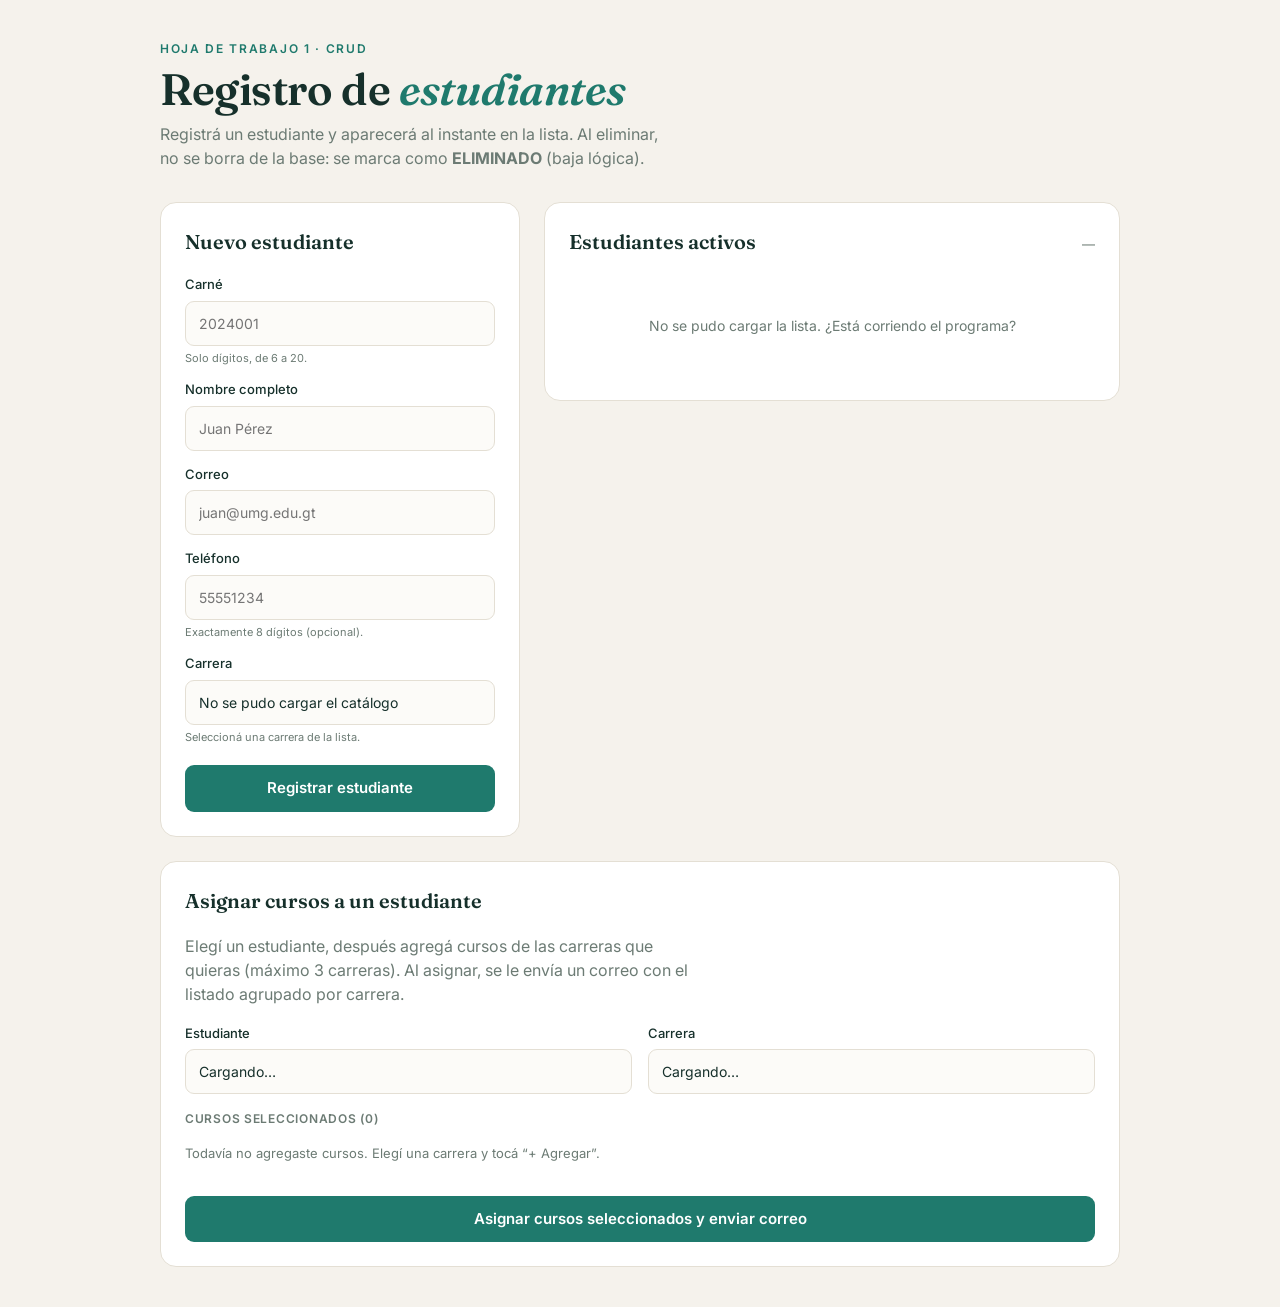
==== src/main/resources/static/index.html @ c1fff407 "Proyecto CRUD estudiantes - version base" ====
<!DOCTYPE html>
<html lang="es">
<head>
    <meta charset="UTF-8">
    <meta name="viewport" content="width=device-width, initial-scale=1.0">
    <title>Registro de Estudiantes</title>
    <link rel="preconnect" href="https://fonts.googleapis.com">
    <link rel="preconnect" href="https://fonts.gstatic.com" crossorigin>
    <link href="https://fonts.googleapis.com/css2?family=Fraunces:opsz,wght@9..144,400;9..144,600;9..144,700&family=Inter:wght@400;500;600&display=swap" rel="stylesheet">
    <style>
        :root{
            --bg:#F5F2EC; --ink:#16302B; --muted:#6C7B74;
            --teal:#1F7A6D; --teal-dark:#155D53; --amber:#D89216;
            --card:#FFFFFF; --line:#E4DFD4; --danger:#B4442F;
        }
        *{box-sizing:border-box;margin:0;padding:0}
        body{
            font-family:'Inter',system-ui,sans-serif;
            background:var(--bg); color:var(--ink);
            line-height:1.5; padding:40px 20px; min-height:100vh;
        }
        .wrap{max-width:960px; margin:0 auto}
        header{margin-bottom:32px}
        .eyebrow{
            font-size:12px; letter-spacing:.14em; text-transform:uppercase;
            color:var(--teal); font-weight:600; margin-bottom:8px;
        }
        h1{
            font-family:'Fraunces',serif; font-weight:600;
            font-size:clamp(28px,5vw,44px); line-height:1.05; letter-spacing:-.01em;
        }
        h1 em{font-style:italic; color:var(--teal)}
        .sub{color:var(--muted); margin-top:10px; max-width:52ch}
        .grid{display:grid; grid-template-columns:360px 1fr; gap:24px; align-items:start}
        @media(max-width:760px){.grid{grid-template-columns:1fr}}
        .card{
            background:var(--card); border:1px solid var(--line);
            border-radius:16px; padding:24px;
        }
        .card h2{
            font-family:'Fraunces',serif; font-weight:600; font-size:20px;
            margin-bottom:18px;
        }
        label{display:block; font-size:13px; font-weight:500; margin-bottom:6px}
        .field{margin-bottom:14px}
        .hint{font-size:11px; color:var(--muted); margin-top:4px}
        input, select{
            width:100%; padding:11px 13px; font:inherit; font-size:14px;
            border:1px solid var(--line); border-radius:9px; background:#FCFBF8;
            color:var(--ink); transition:border-color .15s, box-shadow .15s;
        }
        select{
            appearance:none; -webkit-appearance:none; cursor:pointer;
            padding-right:34px;
            background-image:url("data:image/svg+xml,%3Csvg xmlns='http://www.w3.org/2000/svg' width='12' height='8' viewBox='0 0 12 8'%3E%3Cpath fill='%236C7B74' d='M6 8 0 2l1.4-1.4L6 5.2 10.6.6 12 2z'/%3E%3C/svg%3E");
            background-repeat:no-repeat; background-position:right 13px center;
        }
        input:focus, select:focus{
            outline:none; border-color:var(--teal);
            box-shadow:0 0 0 3px rgba(31,122,109,.14);
        }
        button{font:inherit; cursor:pointer; border:none}
        .btn-primary{
            width:100%; margin-top:6px; padding:12px; border-radius:9px;
            background:var(--teal); color:#fff; font-weight:600; font-size:15px;
            transition:background .15s, transform .05s;
        }
        .btn-primary:hover{background:var(--teal-dark)}
        .btn-primary:active{transform:translateY(1px)}
        .btn-primary:disabled{opacity:.6; cursor:default}
        .list-head{display:flex; justify-content:space-between; align-items:baseline; margin-bottom:18px}
        .count{font-size:13px; color:var(--muted)}
        table{width:100%; border-collapse:collapse; font-size:14px}
        th{
            text-align:left; font-size:11px; letter-spacing:.06em; text-transform:uppercase;
            color:var(--muted); font-weight:600; padding:0 10px 10px; border-bottom:1px solid var(--line);
        }
        td{padding:12px 10px; border-bottom:1px solid var(--line); vertical-align:middle}
        tr:last-child td{border-bottom:none}
        .carnet{font-variant-numeric:tabular-nums; font-weight:600}
        .nombre{font-weight:500}
        .correo{color:var(--muted); font-size:13px}
        .btn-del{
            background:none; color:var(--danger); font-size:13px; font-weight:500;
            padding:6px 10px; border-radius:7px;
        }
        .btn-del:hover{background:rgba(180,68,47,.08)}
        .empty{padding:40px 10px; text-align:center; color:var(--muted); font-size:14px}
        /* Toast */
        #toast{
            position:fixed; bottom:28px; left:50%; transform:translateX(-50%) translateY(20px);
            background:var(--ink); color:#fff; padding:14px 22px; border-radius:12px;
            font-size:14px; font-weight:500; display:flex; align-items:center; gap:10px;
            opacity:0; pointer-events:none; transition:opacity .25s, transform .25s;
            box-shadow:0 8px 30px rgba(0,0,0,.18); z-index:50;
        }
        #toast.show{opacity:1; transform:translateX(-50%) translateY(0)}
        #toast.error{background:var(--danger)}
        #toast .check{
            width:22px; height:22px; border-radius:50%; background:var(--amber);
            color:var(--ink); display:grid; place-items:center; font-weight:700; font-size:13px;
        }
        #toast.error .check{background:#fff; color:var(--danger)}
        @media(prefers-reduced-motion:reduce){*{transition:none!important}}

        select{
            width:100%; padding:11px 13px; font:inherit; font-size:14px;
            border:1px solid var(--line); border-radius:9px; background:#FCFBF8; color:var(--ink);
        }
        select:focus{ outline:none; border-color:var(--teal); box-shadow:0 0 0 3px rgba(31,122,109,.14); }
        .asig-grid{ display:grid; grid-template-columns:1fr 1fr; gap:16px; margin-bottom:10px; }
        @media(max-width:600px){ .asig-grid{ grid-template-columns:1fr; } }
        .preview{ margin:6px 0 16px; }
        .preview-title{ font-size:12px; letter-spacing:.06em; text-transform:uppercase; color:var(--muted); font-weight:600; margin-bottom:8px; }
        .preview-item{ display:flex; align-items:center; gap:10px; padding:9px 12px; background:#FBFAF6; border:1px solid var(--line); border-radius:9px; margin-bottom:6px; font-size:14px; }
        .pi-cod{ font-variant-numeric:tabular-nums; font-weight:600; color:var(--teal); font-size:12px; background:rgba(31,122,109,.10); padding:2px 7px; border-radius:5px; }
        .preview-empty{ color:var(--muted); font-size:13px; }

        .btn-add{ background:var(--teal); color:#fff; border:none; border-radius:7px; padding:6px 11px; font-size:12px; font-weight:600; cursor:pointer; white-space:nowrap; }
        .btn-add:hover{ background:var(--teal-dark); }
        .btn-add:disabled{ opacity:.45; cursor:default; }
        .cart{ margin:4px 0 18px; }
        .cart-title{ font-size:12px; letter-spacing:.06em; text-transform:uppercase; color:var(--muted); font-weight:600; margin-bottom:8px; }
        .cart-empty{ color:var(--muted); font-size:13px; padding:8px 0; }
        .chip{ display:inline-flex; align-items:center; gap:8px; background:#EEF6F3; border:1px solid #CFE6DF; color:#16302B; border-radius:999px; padding:7px 12px; margin:0 8px 8px 0; font-size:13px; }
        .chip .chip-cod{ font-weight:600; color:var(--teal); font-size:11px; }
        .chip button{ border:none; background:none; color:var(--danger); font-size:16px; line-height:1; cursor:pointer; padding:0; }
    </style>
</head>
<body>
<div class="wrap">
    <header>
        <div class="eyebrow">Hoja de trabajo 1 · CRUD</div>
        <h1>Registro de <em>estudiantes</em></h1>
        <p class="sub">Registrá un estudiante y aparecerá al instante en la lista. Al eliminar, no se borra de la base: se marca como <strong>ELIMINADO</strong> (baja lógica).</p>
    </header>

    <div class="grid">
        <!-- Formulario -->
        <div class="card">
            <h2>Nuevo estudiante</h2>
            <div class="field">
                <label for="carnet">Carné</label>
                <input id="carnet" inputmode="numeric" placeholder="2024001">
                <div class="hint">Solo dígitos, de 6 a 20.</div>
            </div>
            <div class="field">
                <label for="nombre">Nombre completo</label>
                <input id="nombre" placeholder="Juan Pérez">
            </div>
            <div class="field">
                <label for="correo">Correo</label>
                <input id="correo" type="email" placeholder="juan@umg.edu.gt">
            </div>
            <div class="field">
                <label for="telefono">Teléfono</label>
                <input id="telefono" inputmode="numeric" placeholder="55551234">
                <div class="hint">Exactamente 8 dígitos (opcional).</div>
            </div>
            <div class="field">
                <label for="carrera">Carrera</label>
                <select id="carrera">
                    <option value="">Cargando carreras…</option>
                </select>
                <div class="hint">Seleccioná una carrera de la lista.</div>
            </div>
            <button class="btn-primary" id="btnGuardar" onclick="registrar()">Registrar estudiante</button>
        </div>

        <!-- Lista -->
        <div class="card">
            <div class="list-head">
                <h2 style="margin:0">Estudiantes activos</h2>
                <span class="count" id="count">—</span>
            </div>
            <div id="tabla"></div>
        </div>
    </div>

    <!-- Asignar cursos -->
    <div class="card" style="margin-top:24px">
        <h2>Asignar cursos a un estudiante</h2>
        <p class="sub" style="margin:0 0 18px">Elegí un estudiante, después agregá cursos de las carreras que quieras (máximo 3 carreras). Al asignar, se le envía un correo con el listado agrupado por carrera.</p>
        <div class="asig-grid">
            <div class="field" style="margin:0">
                <label for="asigEstudiante">Estudiante</label>
                <select id="asigEstudiante"><option value="">Cargando…</option></select>
            </div>
            <div class="field" style="margin:0">
                <label for="asigCarrera">Carrera</label>
                <select id="asigCarrera"><option value="">Cargando…</option></select>
            </div>
        </div>
        <div id="preview" class="preview"></div>
        <div id="seleccionados" class="cart"></div>
        <button class="btn-primary" id="btnAsignar" onclick="asignar()">Asignar cursos seleccionados y enviar correo</button>
    </div>
</div>

<div id="toast"><span class="check">✓</span><span id="toastMsg"></span></div>

<script>
    const API = '/api/estudiantes';
    const API_CARRERAS = '/api/carreras';

    // --- Toast ---
    let toastTimer;
    function toast(msg, esError=false){
        const t = document.getElementById('toast');
        document.getElementById('toastMsg').textContent = msg;
        t.classList.toggle('error', esError);
        t.querySelector('.check').textContent = esError ? '!' : '✓';
        t.classList.add('show');
        clearTimeout(toastTimer);
        toastTimer = setTimeout(()=>t.classList.remove('show'), 3200);
    }

    // --- Cargar lista ---
    async function cargar(){
        try{
            const res = await fetch(API);
            const data = await res.json();
            document.getElementById('count').textContent =
                data.length + (data.length === 1 ? ' estudiante' : ' estudiantes');
            const cont = document.getElementById('tabla');
            if(data.length === 0){
                cont.innerHTML = '<div class="empty">Todavía no hay estudiantes.<br>Registrá el primero con el formulario.</div>';
                return;
            }
            let filas = data.map(e => `
      <tr>
        <td class="carnet">${escapar(e.carnet)}</td>
        <td>
          <div class="nombre">${escapar(e.nombreCompleto)}</div>
          <div class="correo">${escapar(e.correo)}</div>
        </td>
        <td>${escapar(e.carrera)}</td>
        <td style="text-align:right">
          <button class="btn-del" onclick="eliminar(${e.id}, '${escapar(e.nombreCompleto)}')">Eliminar</button>
        </td>
      </tr>`).join('');
            cont.innerHTML = `<table>
      <thead><tr><th>Carné</th><th>Estudiante</th><th>Carrera</th><th></th></tr></thead>
      <tbody>${filas}</tbody></table>`;
            llenarSelectEstudiantes(data);
        }catch(err){
            document.getElementById('tabla').innerHTML =
                '<div class="empty">No se pudo cargar la lista. ¿Está corriendo el programa?</div>';
        }
    }

    // --- Registrar ---
    async function registrar(){
        const estudiante = {
            carnet: val('carnet'),
            nombreCompleto: val('nombre'),
            correo: val('correo'),
            telefono: val('telefono') || null,
            carrera: val('carrera')
        };
        if(!estudiante.carnet || !estudiante.nombreCompleto || !estudiante.correo || !estudiante.carrera){
            toast('Completá carné, nombre, correo y carrera.', true);
            return;
        }
        const btn = document.getElementById('btnGuardar');
        btn.disabled = true;
        try{
            const res = await fetch(API, {
                method:'POST',
                headers:{'Content-Type':'application/json'},
                body: JSON.stringify(estudiante)
            });
            if(res.ok){
                toast('Estudiante registrado');
                limpiar();
                cargar();
            }else if(res.status === 409 || res.status === 500){
                toast('Ese carné o correo ya existe.', true);
            }else{
                toast('No se pudo registrar (revisá los datos).', true);
            }
        }catch(err){
            toast('Error de conexión con el servidor.', true);
        }finally{
            btn.disabled = false;
        }
    }

    // --- Eliminar (baja lógica) ---
    async function eliminar(id, nombre){
        if(!confirm('¿Eliminar a ' + nombre + '? (baja lógica)')) return;
        try{
            const res = await fetch(API + '/' + id, { method:'DELETE' });
            if(res.ok){
                toast('Estudiante eliminado');
                cargar();
            }else{
                toast('No se pudo eliminar.', true);
            }
        }catch(err){
            toast('Error de conexión con el servidor.', true);
        }
    }

    // --- Utilidades ---
    function val(id){ return document.getElementById(id).value.trim(); }
    function limpiar(){ ['carnet','nombre','correo','telefono','carrera'].forEach(id => document.getElementById(id).value=''); }
    function escapar(s){ return String(s).replace(/[&<>"']/g, c => ({'&':'&amp;','<':'&lt;','>':'&gt;','"':'&quot;',"'":'&#39;'}[c])); }

    // Enter en cualquier campo = registrar
    document.querySelectorAll('input').forEach(inp =>
        inp.addEventListener('keydown', e => { if(e.key === 'Enter') registrar(); })
    );

    // --- Cargar el catálogo de carreras ---
    async function cargarCarreras(){
        const sel = document.getElementById('carrera');
        try{
            const res = await fetch(API_CARRERAS);
            const carreras = await res.json();
            sel.innerHTML = '<option value="">Seleccioná una carrera</option>' +
                carreras.map(c => `<option value="${escapar(c.nombre)}">${escapar(c.nombre)}</option>`).join('');
            const selA = document.getElementById('asigCarrera');
            if(selA){
                selA.innerHTML = '<option value="">Seleccioná una carrera</option>' +
                    carreras.map(c => `<option value="${c.id}">${escapar(c.nombre)}</option>`).join('');
            }
        }catch(err){
            sel.innerHTML = '<option value="">No se pudo cargar el catálogo</option>';
        }
    }

    // --- Poblar el select de estudiantes (para asignar) ---
    function llenarSelectEstudiantes(data){
        const sel = document.getElementById('asigEstudiante');
        if(!sel) return;
        if(!data.length){ sel.innerHTML = '<option value="">No hay estudiantes</option>'; return; }
        sel.innerHTML = '<option value="">Seleccioná un estudiante</option>' +
            data.map(e => `<option value="${e.id}">${escapar(e.nombreCompleto)} — ${escapar(e.carnet)}</option>`).join('');
    }

    // ===== Modo carrito: elegir cursos sueltos de cualquier carrera =====
    let cursosActuales = [];   // cursos de la carrera mostrada ahora
    let seleccion = [];        // cursos elegidos (de una o varias carreras)

    // Muestra los cursos de la carrera elegida, con boton "Agregar"
    async function previewCursos(){
        const carreraId = document.getElementById('asigCarrera').value;
        const box = document.getElementById('preview');
        if(!carreraId){ box.innerHTML=''; cursosActuales=[]; return; }
        try{
            const res = await fetch(`/api/carreras/${carreraId}/cursos`);
            cursosActuales = await res.json();
            renderPreview();
        }catch(err){ box.innerHTML=''; cursosActuales=[]; }
    }

    function renderPreview(){
        const box = document.getElementById('preview');
        if(!cursosActuales.length){ box.innerHTML = '<div class="preview-empty">Esta carrera no tiene cursos cargados.</div>'; return; }
        box.innerHTML = '<div class="preview-title">Cursos de esta carrera (agregá los que quieras)</div>' +
            cursosActuales.map(c => {
                const yaEsta = seleccion.some(x => x.id === c.id);
                return `<div class="preview-item">
                    <span class="pi-cod">${escapar(c.codigo)}</span>
                    <span style="flex:1">${escapar(c.nombre)}</span>
                    <button class="btn-add" ${yaEsta?'disabled':''} onclick="agregarCurso(${c.id})">${yaEsta?'Agregado':'+ Agregar'}</button>
                </div>`;
            }).join('');
    }

    // Agrega un curso al carrito (sin repetir)
    function agregarCurso(id){
        const curso = cursosActuales.find(c => c.id === id);
        if(!curso) return;
        if(seleccion.some(x => x.id === id)) return;   // ya estaba
        // Limite: cursos de hasta 3 carreras distintas
        const carrerasElegidas = new Set(seleccion.map(c => c.carreraId));
        if(!carrerasElegidas.has(curso.carreraId) && carrerasElegidas.size >= 3){
            toast('Máximo 3 carreras. Quitá cursos de otra carrera para agregar de una nueva.', true);
            return;
        }
        seleccion.push({ id: curso.id, codigo: curso.codigo, nombre: curso.nombre, carreraId: curso.carreraId });
        renderPreview();
        renderSeleccion();
    }

    // Quita un curso del carrito
    function quitarCurso(id){
        seleccion = seleccion.filter(c => c.id !== id);
        renderPreview();
        renderSeleccion();
    }

    // Dibuja el carrito de cursos elegidos
    function renderSeleccion(){
        const box = document.getElementById('seleccionados');
        if(!seleccion.length){
            box.innerHTML = '<div class="cart-title">Cursos seleccionados (0)</div><div class="cart-empty">Todavía no agregaste cursos. Elegí una carrera y tocá “+ Agregar”.</div>';
            return;
        }
        const nCarreras = new Set(seleccion.map(c => c.carreraId)).size;
        box.innerHTML = `<div class="cart-title">Cursos seleccionados (${seleccion.length}) · ${nCarreras}/3 carreras</div>` +
            seleccion.map(c => `<span class="chip"><span class="chip-cod">${escapar(c.codigo)}</span>${escapar(c.nombre)}<button title="Quitar" onclick="quitarCurso(${c.id})">×</button></span>`).join('');
    }

    // Asigna al estudiante TODOS los cursos del carrito y manda el correo
    async function asignar(){
        const estudianteId = document.getElementById('asigEstudiante').value;
        if(!estudianteId){ toast('Elegí un estudiante.', true); return; }
        if(!seleccion.length){ toast('Agregá al menos un curso.', true); return; }
        const btn = document.getElementById('btnAsignar');
        const textoOriginal = btn.textContent;
        btn.disabled = true;
        btn.textContent = 'Asignando y enviando correo…';
        try{
            const res = await fetch('/api/asignaciones', {
                method:'POST',
                headers:{'Content-Type':'application/json'},
                body: JSON.stringify({ estudianteId: Number(estudianteId), cursoIds: seleccion.map(c => c.id) })
            });
            if(res.ok){
                const cursos = await res.json();
                toast(`Se asignaron ${cursos.length} cursos y se envió el correo.`);
                seleccion = [];
                renderPreview();
                renderSeleccion();
            }else{
                let msg = 'No se pudo asignar.';
                try{ const b = await res.json(); if(b && b.message) msg = b.message; }catch(e){}
                toast(msg, true);
            }
        }catch(err){
            toast('Error de conexión con el servidor.', true);
        }finally{
            btn.disabled = false;
            btn.textContent = textoOriginal;
        }
    }

    document.getElementById('asigCarrera').addEventListener('change', previewCursos);

    renderSeleccion();
    cargar();
    cargarCarreras();
</script>
</body>
</html>
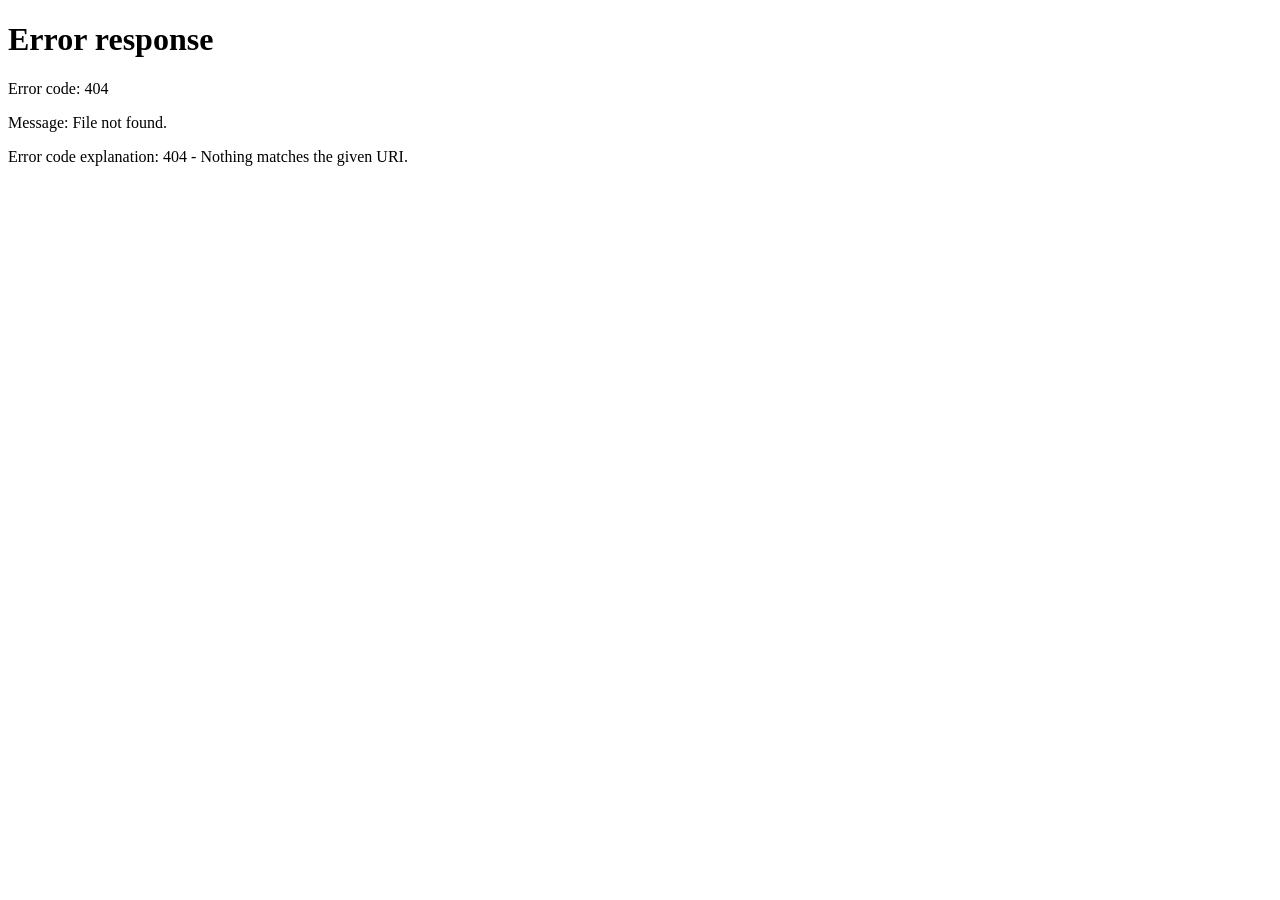
==== commit bd136a24: "Login JWT completo, modulos separados y tabla usuarios en el dump" ====
--- a/src/main/resources/static/index.html
+++ b/src/main/resources/static/index.html
@@ -2,447 +2,10 @@
 <html lang="es">
 <head>
     <meta charset="UTF-8">
-    <meta name="viewport" content="width=device-width, initial-scale=1.0">
+    <meta http-equiv="refresh" content="0; url=/estudiantes.html">
     <title>Registro de Estudiantes</title>
-    <link rel="preconnect" href="https://fonts.googleapis.com">
-    <link rel="preconnect" href="https://fonts.gstatic.com" crossorigin>
-    <link href="https://fonts.googleapis.com/css2?family=Fraunces:opsz,wght@9..144,400;9..144,600;9..144,700&family=Inter:wght@400;500;600&display=swap" rel="stylesheet">
-    <style>
-        :root{
-            --bg:#F5F2EC; --ink:#16302B; --muted:#6C7B74;
-            --teal:#1F7A6D; --teal-dark:#155D53; --amber:#D89216;
-            --card:#FFFFFF; --line:#E4DFD4; --danger:#B4442F;
-        }
-        *{box-sizing:border-box;margin:0;padding:0}
-        body{
-            font-family:'Inter',system-ui,sans-serif;
-            background:var(--bg); color:var(--ink);
-            line-height:1.5; padding:40px 20px; min-height:100vh;
-        }
-        .wrap{max-width:960px; margin:0 auto}
-        header{margin-bottom:32px}
-        .eyebrow{
-            font-size:12px; letter-spacing:.14em; text-transform:uppercase;
-            color:var(--teal); font-weight:600; margin-bottom:8px;
-        }
-        h1{
-            font-family:'Fraunces',serif; font-weight:600;
-            font-size:clamp(28px,5vw,44px); line-height:1.05; letter-spacing:-.01em;
-        }
-        h1 em{font-style:italic; color:var(--teal)}
-        .sub{color:var(--muted); margin-top:10px; max-width:52ch}
-        .grid{display:grid; grid-template-columns:360px 1fr; gap:24px; align-items:start}
-        @media(max-width:760px){.grid{grid-template-columns:1fr}}
-        .card{
-            background:var(--card); border:1px solid var(--line);
-            border-radius:16px; padding:24px;
-        }
-        .card h2{
-            font-family:'Fraunces',serif; font-weight:600; font-size:20px;
-            margin-bottom:18px;
-        }
-        label{display:block; font-size:13px; font-weight:500; margin-bottom:6px}
-        .field{margin-bottom:14px}
-        .hint{font-size:11px; color:var(--muted); margin-top:4px}
-        input, select{
-            width:100%; padding:11px 13px; font:inherit; font-size:14px;
-            border:1px solid var(--line); border-radius:9px; background:#FCFBF8;
-            color:var(--ink); transition:border-color .15s, box-shadow .15s;
-        }
-        select{
-            appearance:none; -webkit-appearance:none; cursor:pointer;
-            padding-right:34px;
-            background-image:url("data:image/svg+xml,%3Csvg xmlns='http://www.w3.org/2000/svg' width='12' height='8' viewBox='0 0 12 8'%3E%3Cpath fill='%236C7B74' d='M6 8 0 2l1.4-1.4L6 5.2 10.6.6 12 2z'/%3E%3C/svg%3E");
-            background-repeat:no-repeat; background-position:right 13px center;
-        }
-        input:focus, select:focus{
-            outline:none; border-color:var(--teal);
-            box-shadow:0 0 0 3px rgba(31,122,109,.14);
-        }
-        button{font:inherit; cursor:pointer; border:none}
-        .btn-primary{
-            width:100%; margin-top:6px; padding:12px; border-radius:9px;
-            background:var(--teal); color:#fff; font-weight:600; font-size:15px;
-            transition:background .15s, transform .05s;
-        }
-        .btn-primary:hover{background:var(--teal-dark)}
-        .btn-primary:active{transform:translateY(1px)}
-        .btn-primary:disabled{opacity:.6; cursor:default}
-        .list-head{display:flex; justify-content:space-between; align-items:baseline; margin-bottom:18px}
-        .count{font-size:13px; color:var(--muted)}
-        table{width:100%; border-collapse:collapse; font-size:14px}
-        th{
-            text-align:left; font-size:11px; letter-spacing:.06em; text-transform:uppercase;
-            color:var(--muted); font-weight:600; padding:0 10px 10px; border-bottom:1px solid var(--line);
-        }
-        td{padding:12px 10px; border-bottom:1px solid var(--line); vertical-align:middle}
-        tr:last-child td{border-bottom:none}
-        .carnet{font-variant-numeric:tabular-nums; font-weight:600}
-        .nombre{font-weight:500}
-        .correo{color:var(--muted); font-size:13px}
-        .btn-del{
-            background:none; color:var(--danger); font-size:13px; font-weight:500;
-            padding:6px 10px; border-radius:7px;
-        }
-        .btn-del:hover{background:rgba(180,68,47,.08)}
-        .empty{padding:40px 10px; text-align:center; color:var(--muted); font-size:14px}
-        /* Toast */
-        #toast{
-            position:fixed; bottom:28px; left:50%; transform:translateX(-50%) translateY(20px);
-            background:var(--ink); color:#fff; padding:14px 22px; border-radius:12px;
-            font-size:14px; font-weight:500; display:flex; align-items:center; gap:10px;
-            opacity:0; pointer-events:none; transition:opacity .25s, transform .25s;
-            box-shadow:0 8px 30px rgba(0,0,0,.18); z-index:50;
-        }
-        #toast.show{opacity:1; transform:translateX(-50%) translateY(0)}
-        #toast.error{background:var(--danger)}
-        #toast .check{
-            width:22px; height:22px; border-radius:50%; background:var(--amber);
-            color:var(--ink); display:grid; place-items:center; font-weight:700; font-size:13px;
-        }
-        #toast.error .check{background:#fff; color:var(--danger)}
-        @media(prefers-reduced-motion:reduce){*{transition:none!important}}
-
-        select{
-            width:100%; padding:11px 13px; font:inherit; font-size:14px;
-            border:1px solid var(--line); border-radius:9px; background:#FCFBF8; color:var(--ink);
-        }
-        select:focus{ outline:none; border-color:var(--teal); box-shadow:0 0 0 3px rgba(31,122,109,.14); }
-        .asig-grid{ display:grid; grid-template-columns:1fr 1fr; gap:16px; margin-bottom:10px; }
-        @media(max-width:600px){ .asig-grid{ grid-template-columns:1fr; } }
-        .preview{ margin:6px 0 16px; }
-        .preview-title{ font-size:12px; letter-spacing:.06em; text-transform:uppercase; color:var(--muted); font-weight:600; margin-bottom:8px; }
-        .preview-item{ display:flex; align-items:center; gap:10px; padding:9px 12px; background:#FBFAF6; border:1px solid var(--line); border-radius:9px; margin-bottom:6px; font-size:14px; }
-        .pi-cod{ font-variant-numeric:tabular-nums; font-weight:600; color:var(--teal); font-size:12px; background:rgba(31,122,109,.10); padding:2px 7px; border-radius:5px; }
-        .preview-empty{ color:var(--muted); font-size:13px; }
-
-        .btn-add{ background:var(--teal); color:#fff; border:none; border-radius:7px; padding:6px 11px; font-size:12px; font-weight:600; cursor:pointer; white-space:nowrap; }
-        .btn-add:hover{ background:var(--teal-dark); }
-        .btn-add:disabled{ opacity:.45; cursor:default; }
-        .cart{ margin:4px 0 18px; }
-        .cart-title{ font-size:12px; letter-spacing:.06em; text-transform:uppercase; color:var(--muted); font-weight:600; margin-bottom:8px; }
-        .cart-empty{ color:var(--muted); font-size:13px; padding:8px 0; }
-        .chip{ display:inline-flex; align-items:center; gap:8px; background:#EEF6F3; border:1px solid #CFE6DF; color:#16302B; border-radius:999px; padding:7px 12px; margin:0 8px 8px 0; font-size:13px; }
-        .chip .chip-cod{ font-weight:600; color:var(--teal); font-size:11px; }
-        .chip button{ border:none; background:none; color:var(--danger); font-size:16px; line-height:1; cursor:pointer; padding:0; }
-    </style>
 </head>
 <body>
-<div class="wrap">
-    <header>
-        <div class="eyebrow">Hoja de trabajo 1 · CRUD</div>
-        <h1>Registro de <em>estudiantes</em></h1>
-        <p class="sub">Registrá un estudiante y aparecerá al instante en la lista. Al eliminar, no se borra de la base: se marca como <strong>ELIMINADO</strong> (baja lógica).</p>
-    </header>
-
-    <div class="grid">
-        <!-- Formulario -->
-        <div class="card">
-            <h2>Nuevo estudiante</h2>
-            <div class="field">
-                <label for="carnet">Carné</label>
-                <input id="carnet" inputmode="numeric" placeholder="2024001">
-                <div class="hint">Solo dígitos, de 6 a 20.</div>
-            </div>
-            <div class="field">
-                <label for="nombre">Nombre completo</label>
-                <input id="nombre" placeholder="Juan Pérez">
-            </div>
-            <div class="field">
-                <label for="correo">Correo</label>
-                <input id="correo" type="email" placeholder="juan@umg.edu.gt">
-            </div>
-            <div class="field">
-                <label for="telefono">Teléfono</label>
-                <input id="telefono" inputmode="numeric" placeholder="55551234">
-                <div class="hint">Exactamente 8 dígitos (opcional).</div>
-            </div>
-            <div class="field">
-                <label for="carrera">Carrera</label>
-                <select id="carrera">
-                    <option value="">Cargando carreras…</option>
-                </select>
-                <div class="hint">Seleccioná una carrera de la lista.</div>
-            </div>
-            <button class="btn-primary" id="btnGuardar" onclick="registrar()">Registrar estudiante</button>
-        </div>
-
-        <!-- Lista -->
-        <div class="card">
-            <div class="list-head">
-                <h2 style="margin:0">Estudiantes activos</h2>
-                <span class="count" id="count">—</span>
-            </div>
-            <div id="tabla"></div>
-        </div>
-    </div>
-
-    <!-- Asignar cursos -->
-    <div class="card" style="margin-top:24px">
-        <h2>Asignar cursos a un estudiante</h2>
-        <p class="sub" style="margin:0 0 18px">Elegí un estudiante, después agregá cursos de las carreras que quieras (máximo 3 carreras). Al asignar, se le envía un correo con el listado agrupado por carrera.</p>
-        <div class="asig-grid">
-            <div class="field" style="margin:0">
-                <label for="asigEstudiante">Estudiante</label>
-                <select id="asigEstudiante"><option value="">Cargando…</option></select>
-            </div>
-            <div class="field" style="margin:0">
-                <label for="asigCarrera">Carrera</label>
-                <select id="asigCarrera"><option value="">Cargando…</option></select>
-            </div>
-        </div>
-        <div id="preview" class="preview"></div>
-        <div id="seleccionados" class="cart"></div>
-        <button class="btn-primary" id="btnAsignar" onclick="asignar()">Asignar cursos seleccionados y enviar correo</button>
-    </div>
-</div>
-
-<div id="toast"><span class="check">✓</span><span id="toastMsg"></span></div>
-
-<script>
-    const API = '/api/estudiantes';
-    const API_CARRERAS = '/api/carreras';
-
-    // --- Toast ---
-    let toastTimer;
-    function toast(msg, esError=false){
-        const t = document.getElementById('toast');
-        document.getElementById('toastMsg').textContent = msg;
-        t.classList.toggle('error', esError);
-        t.querySelector('.check').textContent = esError ? '!' : '✓';
-        t.classList.add('show');
-        clearTimeout(toastTimer);
-        toastTimer = setTimeout(()=>t.classList.remove('show'), 3200);
-    }
-
-    // --- Cargar lista ---
-    async function cargar(){
-        try{
-            const res = await fetch(API);
-            const data = await res.json();
-            document.getElementById('count').textContent =
-                data.length + (data.length === 1 ? ' estudiante' : ' estudiantes');
-            const cont = document.getElementById('tabla');
-            if(data.length === 0){
-                cont.innerHTML = '<div class="empty">Todavía no hay estudiantes.<br>Registrá el primero con el formulario.</div>';
-                return;
-            }
-            let filas = data.map(e => `
-      <tr>
-        <td class="carnet">${escapar(e.carnet)}</td>
-        <td>
-          <div class="nombre">${escapar(e.nombreCompleto)}</div>
-          <div class="correo">${escapar(e.correo)}</div>
-        </td>
-        <td>${escapar(e.carrera)}</td>
-        <td style="text-align:right">
-          <button class="btn-del" onclick="eliminar(${e.id}, '${escapar(e.nombreCompleto)}')">Eliminar</button>
-        </td>
-      </tr>`).join('');
-            cont.innerHTML = `<table>
-      <thead><tr><th>Carné</th><th>Estudiante</th><th>Carrera</th><th></th></tr></thead>
-      <tbody>${filas}</tbody></table>`;
-            llenarSelectEstudiantes(data);
-        }catch(err){
-            document.getElementById('tabla').innerHTML =
-                '<div class="empty">No se pudo cargar la lista. ¿Está corriendo el programa?</div>';
-        }
-    }
-
-    // --- Registrar ---
-    async function registrar(){
-        const estudiante = {
-            carnet: val('carnet'),
-            nombreCompleto: val('nombre'),
-            correo: val('correo'),
-            telefono: val('telefono') || null,
-            carrera: val('carrera')
-        };
-        if(!estudiante.carnet || !estudiante.nombreCompleto || !estudiante.correo || !estudiante.carrera){
-            toast('Completá carné, nombre, correo y carrera.', true);
-            return;
-        }
-        const btn = document.getElementById('btnGuardar');
-        btn.disabled = true;
-        try{
-            const res = await fetch(API, {
-                method:'POST',
-                headers:{'Content-Type':'application/json'},
-                body: JSON.stringify(estudiante)
-            });
-            if(res.ok){
-                toast('Estudiante registrado');
-                limpiar();
-                cargar();
-            }else if(res.status === 409 || res.status === 500){
-                toast('Ese carné o correo ya existe.', true);
-            }else{
-                toast('No se pudo registrar (revisá los datos).', true);
-            }
-        }catch(err){
-            toast('Error de conexión con el servidor.', true);
-        }finally{
-            btn.disabled = false;
-        }
-    }
-
-    // --- Eliminar (baja lógica) ---
-    async function eliminar(id, nombre){
-        if(!confirm('¿Eliminar a ' + nombre + '? (baja lógica)')) return;
-        try{
-            const res = await fetch(API + '/' + id, { method:'DELETE' });
-            if(res.ok){
-                toast('Estudiante eliminado');
-                cargar();
-            }else{
-                toast('No se pudo eliminar.', true);
-            }
-        }catch(err){
-            toast('Error de conexión con el servidor.', true);
-        }
-    }
-
-    // --- Utilidades ---
-    function val(id){ return document.getElementById(id).value.trim(); }
-    function limpiar(){ ['carnet','nombre','correo','telefono','carrera'].forEach(id => document.getElementById(id).value=''); }
-    function escapar(s){ return String(s).replace(/[&<>"']/g, c => ({'&':'&amp;','<':'&lt;','>':'&gt;','"':'&quot;',"'":'&#39;'}[c])); }
-
-    // Enter en cualquier campo = registrar
-    document.querySelectorAll('input').forEach(inp =>
-        inp.addEventListener('keydown', e => { if(e.key === 'Enter') registrar(); })
-    );
-
-    // --- Cargar el catálogo de carreras ---
-    async function cargarCarreras(){
-        const sel = document.getElementById('carrera');
-        try{
-            const res = await fetch(API_CARRERAS);
-            const carreras = await res.json();
-            sel.innerHTML = '<option value="">Seleccioná una carrera</option>' +
-                carreras.map(c => `<option value="${escapar(c.nombre)}">${escapar(c.nombre)}</option>`).join('');
-            const selA = document.getElementById('asigCarrera');
-            if(selA){
-                selA.innerHTML = '<option value="">Seleccioná una carrera</option>' +
-                    carreras.map(c => `<option value="${c.id}">${escapar(c.nombre)}</option>`).join('');
-            }
-        }catch(err){
-            sel.innerHTML = '<option value="">No se pudo cargar el catálogo</option>';
-        }
-    }
-
-    // --- Poblar el select de estudiantes (para asignar) ---
-    function llenarSelectEstudiantes(data){
-        const sel = document.getElementById('asigEstudiante');
-        if(!sel) return;
-        if(!data.length){ sel.innerHTML = '<option value="">No hay estudiantes</option>'; return; }
-        sel.innerHTML = '<option value="">Seleccioná un estudiante</option>' +
-            data.map(e => `<option value="${e.id}">${escapar(e.nombreCompleto)} — ${escapar(e.carnet)}</option>`).join('');
-    }
-
-    // ===== Modo carrito: elegir cursos sueltos de cualquier carrera =====
-    let cursosActuales = [];   // cursos de la carrera mostrada ahora
-    let seleccion = [];        // cursos elegidos (de una o varias carreras)
-
-    // Muestra los cursos de la carrera elegida, con boton "Agregar"
-    async function previewCursos(){
-        const carreraId = document.getElementById('asigCarrera').value;
-        const box = document.getElementById('preview');
-        if(!carreraId){ box.innerHTML=''; cursosActuales=[]; return; }
-        try{
-            const res = await fetch(`/api/carreras/${carreraId}/cursos`);
-            cursosActuales = await res.json();
-            renderPreview();
-        }catch(err){ box.innerHTML=''; cursosActuales=[]; }
-    }
-
-    function renderPreview(){
-        const box = document.getElementById('preview');
-        if(!cursosActuales.length){ box.innerHTML = '<div class="preview-empty">Esta carrera no tiene cursos cargados.</div>'; return; }
-        box.innerHTML = '<div class="preview-title">Cursos de esta carrera (agregá los que quieras)</div>' +
-            cursosActuales.map(c => {
-                const yaEsta = seleccion.some(x => x.id === c.id);
-                return `<div class="preview-item">
-                    <span class="pi-cod">${escapar(c.codigo)}</span>
-                    <span style="flex:1">${escapar(c.nombre)}</span>
-                    <button class="btn-add" ${yaEsta?'disabled':''} onclick="agregarCurso(${c.id})">${yaEsta?'Agregado':'+ Agregar'}</button>
-                </div>`;
-            }).join('');
-    }
-
-    // Agrega un curso al carrito (sin repetir)
-    function agregarCurso(id){
-        const curso = cursosActuales.find(c => c.id === id);
-        if(!curso) return;
-        if(seleccion.some(x => x.id === id)) return;   // ya estaba
-        // Limite: cursos de hasta 3 carreras distintas
-        const carrerasElegidas = new Set(seleccion.map(c => c.carreraId));
-        if(!carrerasElegidas.has(curso.carreraId) && carrerasElegidas.size >= 3){
-            toast('Máximo 3 carreras. Quitá cursos de otra carrera para agregar de una nueva.', true);
-            return;
-        }
-        seleccion.push({ id: curso.id, codigo: curso.codigo, nombre: curso.nombre, carreraId: curso.carreraId });
-        renderPreview();
-        renderSeleccion();
-    }
-
-    // Quita un curso del carrito
-    function quitarCurso(id){
-        seleccion = seleccion.filter(c => c.id !== id);
-        renderPreview();
-        renderSeleccion();
-    }
-
-    // Dibuja el carrito de cursos elegidos
-    function renderSeleccion(){
-        const box = document.getElementById('seleccionados');
-        if(!seleccion.length){
-            box.innerHTML = '<div class="cart-title">Cursos seleccionados (0)</div><div class="cart-empty">Todavía no agregaste cursos. Elegí una carrera y tocá “+ Agregar”.</div>';
-            return;
-        }
-        const nCarreras = new Set(seleccion.map(c => c.carreraId)).size;
-        box.innerHTML = `<div class="cart-title">Cursos seleccionados (${seleccion.length}) · ${nCarreras}/3 carreras</div>` +
-            seleccion.map(c => `<span class="chip"><span class="chip-cod">${escapar(c.codigo)}</span>${escapar(c.nombre)}<button title="Quitar" onclick="quitarCurso(${c.id})">×</button></span>`).join('');
-    }
-
-    // Asigna al estudiante TODOS los cursos del carrito y manda el correo
-    async function asignar(){
-        const estudianteId = document.getElementById('asigEstudiante').value;
-        if(!estudianteId){ toast('Elegí un estudiante.', true); return; }
-        if(!seleccion.length){ toast('Agregá al menos un curso.', true); return; }
-        const btn = document.getElementById('btnAsignar');
-        const textoOriginal = btn.textContent;
-        btn.disabled = true;
-        btn.textContent = 'Asignando y enviando correo…';
-        try{
-            const res = await fetch('/api/asignaciones', {
-                method:'POST',
-                headers:{'Content-Type':'application/json'},
-                body: JSON.stringify({ estudianteId: Number(estudianteId), cursoIds: seleccion.map(c => c.id) })
-            });
-            if(res.ok){
-                const cursos = await res.json();
-                toast(`Se asignaron ${cursos.length} cursos y se envió el correo.`);
-                seleccion = [];
-                renderPreview();
-                renderSeleccion();
-            }else{
-                let msg = 'No se pudo asignar.';
-                try{ const b = await res.json(); if(b && b.message) msg = b.message; }catch(e){}
-                toast(msg, true);
-            }
-        }catch(err){
-            toast('Error de conexión con el servidor.', true);
-        }finally{
-            btn.disabled = false;
-            btn.textContent = textoOriginal;
-        }
-    }
-
-    document.getElementById('asigCarrera').addEventListener('change', previewCursos);
-
-    renderSeleccion();
-    cargar();
-    cargarCarreras();
-</script>
+<script>window.location.replace('/estudiantes.html');</script>
 </body>
 </html>
